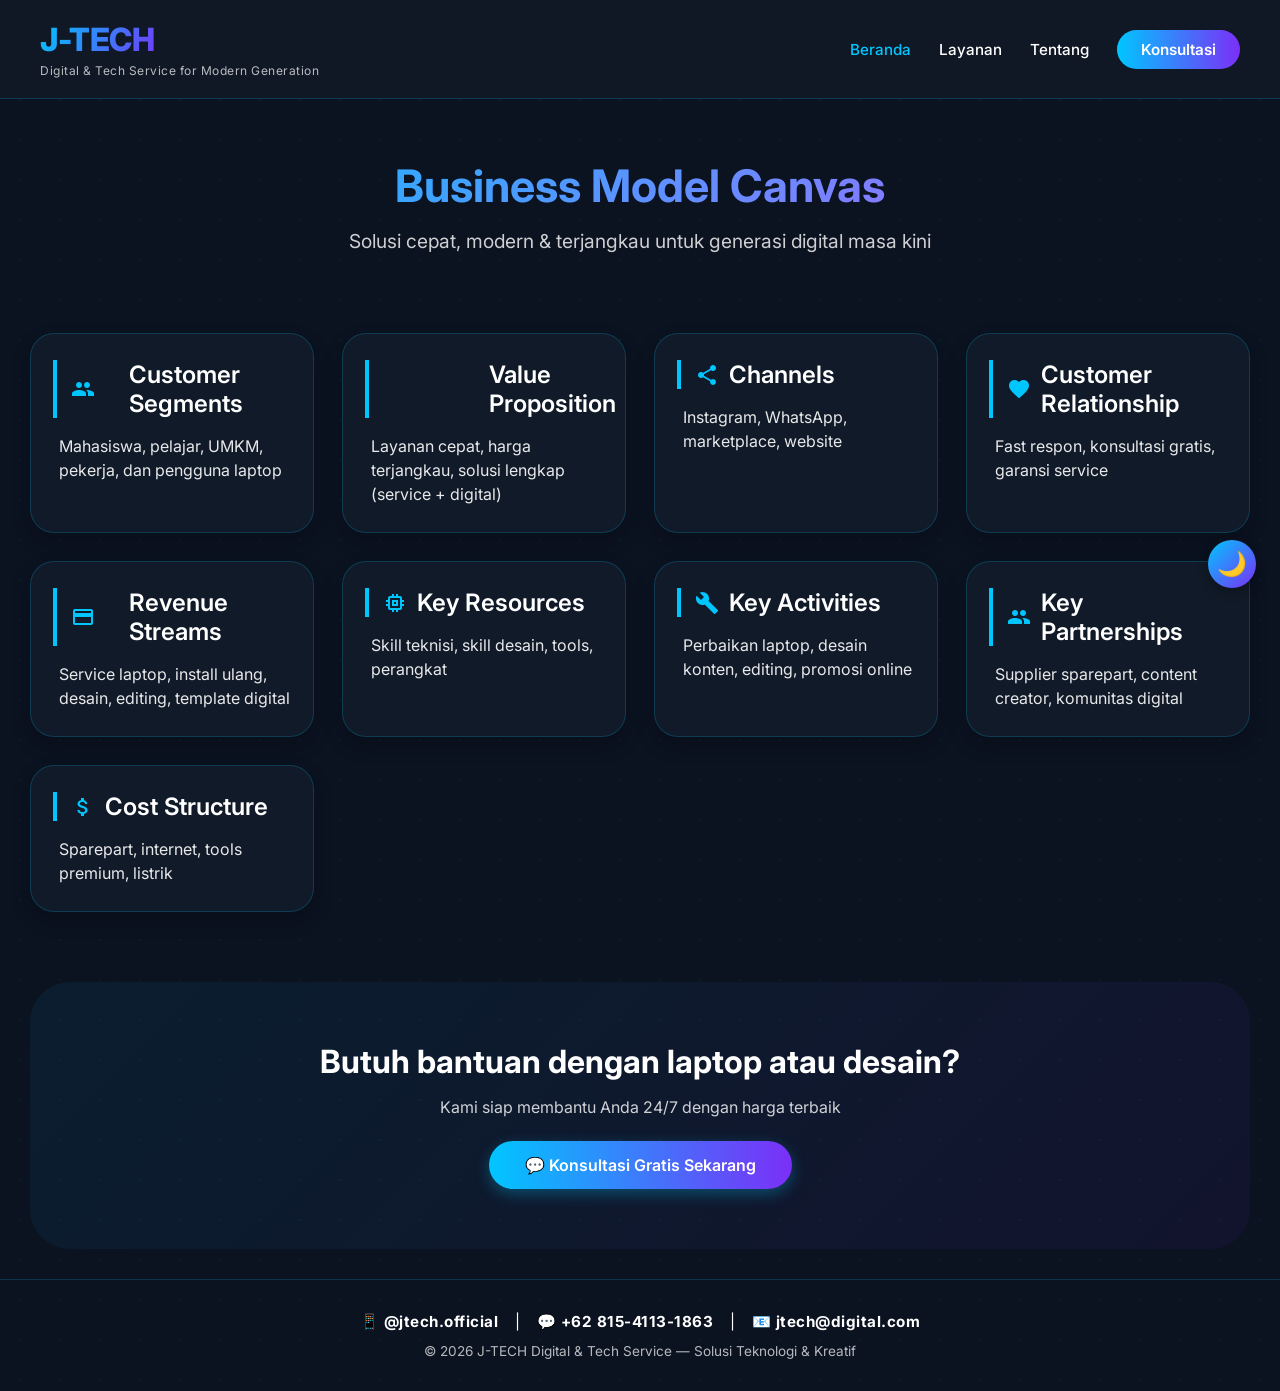
==== index.html @ dc8e0e4b "Add files via upload" ====
<!DOCTYPE html>
<html lang="id">
<head>
    <meta charset="UTF-8">
    <meta name="viewport" content="width=device-width, initial-scale=1.0">
    <title>J-TECH | Beranda - Digital & Tech Service</title>
    <link rel="stylesheet" href="style.css">
    <link href="https://fonts.googleapis.com/icon?family=Material+Icons" rel="stylesheet">
</head>
<body>

<button class="toggle-btn" id="darkModeToggle" aria-label="Toggle Dark/Light Mode">🌙</button>

<!-- HEADER -->
<header class="main-header">
    <div class="header-container">
        <div class="logo-area">
            <a href="index.html" class="logo-link">
                <h1 class="logo">J-TECH</h1>
            </a>
            <p class="tagline">Digital & Tech Service for Modern Generation</p>
        </div>
        <nav class="nav-menu">
            <a href="index.html" class="nav-link active">Beranda</a>
            <a href="layanan.html" class="nav-link">Layanan</a>
            <a href="tentang.html" class="nav-link">Tentang</a>
            <a href="#" class="nav-link btn-contact" id="consultBtnNav">Konsultasi</a>
        </nav>
    </div>
</header>

<!-- HERO INTRO SECTION -->
<section class="hero-intro">
    <div class="hero-content">
        <h2>Business Model Canvas</h2>
        <p>Solusi cepat, modern & terjangkau untuk generasi digital masa kini</p>
    </div>
</section>

<!-- BUSINESS MODEL CANVAS (BMC) GRID -->
<section class="container">
    <div class="card">
        <h2><span class="material-icons">groups</span> Customer Segments</h2>
        <p>Mahasiswa, pelajar, UMKM, pekerja, dan pengguna laptop</p>
    </div>

    <div class="card">
        <h2><span class="material-icons">bolt</span> Value Proposition</h2>
        <p>Layanan cepat, harga terjangkau, solusi lengkap (service + digital)</p>
    </div>

    <div class="card">
        <h2><span class="material-icons">share</span> Channels</h2>
        <p>Instagram, WhatsApp, marketplace, website</p>
    </div>

    <div class="card">
        <h2><span class="material-icons">favorite</span> Customer Relationship</h2>
        <p>Fast respon, konsultasi gratis, garansi service</p>
    </div>

    <div class="card">
        <h2><span class="material-icons">payments</span> Revenue Streams</h2>
        <p>Service laptop, install ulang, desain, editing, template digital</p>
    </div>

    <div class="card">
        <h2><span class="material-icons">memory</span> Key Resources</h2>
        <p>Skill teknisi, skill desain, tools, perangkat</p>
    </div>

    <div class="card">
        <h2><span class="material-icons">build</span> Key Activities</h2>
        <p>Perbaikan laptop, desain konten, editing, promosi online</p>
    </div>

    <div class="card">
        <h2><span class="material-icons">people</span> Key Partnerships</h2>
        <p>Supplier sparepart, content creator, komunitas digital</p>
    </div>

    <div class="card">
        <h2><span class="material-icons">attach_money</span> Cost Structure</h2>
        <p>Sparepart, internet, tools premium, listrik</p>
    </div>
</section>

<!-- CTA SECTION -->
<section class="cta-section">
    <h2>Butuh bantuan dengan laptop atau desain?</h2>
    <p>Kami siap membantu Anda 24/7 dengan harga terbaik</p>
    <a href="#" class="btn-hero" id="consultBtn">💬 Konsultasi Gratis Sekarang</a>
</section>

<!-- FOOTER -->
<footer>
    <div class="footer-social">
        📱 <strong>@jtech.official</strong> 
        <span>|</span> 
        💬 <strong>+62 815-4113-1863</strong>
        <span>|</span>
        📧 <strong>jtech@digital.com</strong>
    </div>
    <p>© 2026 J-TECH Digital & Tech Service — Solusi Teknologi & Kreatif</p>
</footer>

<script src="script.js"></script>
</body>
</html>
---- style.css ----
@import url('https://fonts.googleapis.com/css2?family=Inter:opsz,wght@14..32,300;14..32,400;14..32,500;14..32,600;14..32,700&display=swap');

* {
    margin: 0;
    padding: 0;
    box-sizing: border-box;
}

body {
    font-family: 'Inter', sans-serif;
    background: #0b1220;
    color: #ffffff;
    transition: background 0.3s ease, color 0.2s ease;
    background-image: radial-gradient(rgba(0, 198, 255, 0.06) 1px, transparent 1px);
    background-size: 40px 40px;
}

/* LIGHT MODE */
body.light {
    background: #f0f4f8;
    color: #0a0f1c;
    background-image: radial-gradient(rgba(123, 47, 247, 0.05) 1px, transparent 1px);
}

/* TOGGLE BUTTON */
.toggle-btn {
    position: fixed;
    top: 540px;
    right: 24px;
    width: 48px;
    height: 48px;
    border-radius: 50%;
    border: none;
    background: linear-gradient(135deg, #00c6ff, #7b2ff7);
    color: white;
    font-size: 24px;
    cursor: pointer;
    display: flex;
    align-items: center;
    justify-content: center;
    box-shadow: 0 4px 12px rgba(0, 0, 0, 0.3);
    transition: transform 0.2s, box-shadow 0.2s;
    z-index: 1000;
}

.toggle-btn:hover {
    transform: scale(1.08);
    box-shadow: 0 0 15px #00c6ff;
}

/* ============ HEADER ============ */
.main-header {
    background: rgba(17, 26, 40, 0.95);
    backdrop-filter: blur(10px);
    border-bottom: 1px solid rgba(0, 198, 255, 0.2);
    padding: 20px 40px;
    position: sticky;
    top: 0;
    z-index: 999;
}

body.light .main-header {
    background: rgba(255, 255, 255, 0.95);
    border-bottom: 1px solid rgba(123, 47, 247, 0.2);
}

.header-container {
    max-width: 1400px;
    margin: 0 auto;
    display: flex;
    justify-content: space-between;
    align-items: center;
    flex-wrap: wrap;
    gap: 20px;
}

.logo-area {
    display: flex;
    flex-direction: column;
}

.logo-link {
    text-decoration: none;
}

.logo {
    font-size: 32px;
    font-weight: 800;
    background: linear-gradient(120deg, #00c6ff, #7b2ff7, #b65eff);
    -webkit-background-clip: text;
    background-clip: text;
    color: transparent;
    letter-spacing: -0.5px;
}

.tagline {
    font-size: 12px;
    opacity: 0.7;
    letter-spacing: 0.5px;
    margin-top: 4px;
}

.nav-menu {
    display: flex;
    gap: 28px;
    align-items: center;
    flex-wrap: wrap;
}

.nav-link {
    color: white;
    text-decoration: none;
    font-weight: 500;
    transition: 0.3s;
    font-size: 0.95rem;
}

body.light .nav-link {
    color: #0a0f1c;
}

.nav-link:hover, .nav-link.active {
    color: #00c6ff;
}

.btn-contact {
    background: linear-gradient(90deg, #00c6ff, #7b2ff7);
    padding: 10px 24px;
    border-radius: 40px;
    color: white !important;
    font-weight: 600;
}

.btn-contact:hover {
    transform: translateY(-2px);
    box-shadow: 0 5px 15px rgba(0, 198, 255, 0.4);
    color: white !important;
}

/* PAGE TITLE */
.page-title {
    text-align: center;
    padding: 60px 24px 40px;
}

.page-title h1 {
    font-size: 3rem;
    font-weight: 700;
    background: linear-gradient(135deg, #00c6ff, #b65eff);
    -webkit-background-clip: text;
    background-clip: text;
    color: transparent;
    margin-bottom: 16px;
}

.page-title p {
    font-size: 1.2rem;
    opacity: 0.8;
}

/* HERO INTRO */
.hero-intro {
    text-align: center;
    padding: 60px 24px 40px;
}

.hero-intro h2 {
    font-size: 2.8rem;
    font-weight: 700;
    background: linear-gradient(135deg, #00c6ff, #b65eff);
    -webkit-background-clip: text;
    background-clip: text;
    color: transparent;
    margin-bottom: 16px;
}

.hero-intro p {
    font-size: 1.2rem;
    opacity: 0.8;
    max-width: 600px;
    margin: 0 auto;
}

/* GRID CONTAINER */
.container {
    display: grid;
    grid-template-columns: repeat(auto-fit, minmax(280px, 1fr));
    gap: 28px;
    padding: 40px 30px;
    max-width: 1400px;
    margin: 0 auto;
}

/* CARD */
.card {
    padding: 26px 22px;
    border-radius: 24px;
    background: #111a28;
    border: 1px solid rgba(0, 198, 255, 0.2);
    transition: all 0.35s ease;
    backdrop-filter: blur(2px);
    opacity: 0;
    transform: translateY(35px);
    animation: fadeUp 0.6s forwards;
    box-shadow: 0 8px 20px rgba(0, 0, 0, 0.2);
}

.card:nth-child(1) { animation-delay: 0.05s; }
.card:nth-child(2) { animation-delay: 0.1s; }
.card:nth-child(3) { animation-delay: 0.15s; }
.card:nth-child(4) { animation-delay: 0.2s; }
.card:nth-child(5) { animation-delay: 0.25s; }
.card:nth-child(6) { animation-delay: 0.3s; }

@keyframes fadeUp {
    to {
        opacity: 1;
        transform: translateY(0);
    }
}

.card:hover {
    transform: translateY(-8px);
    border-color: #00c6ff;
    box-shadow: 0 20px 35px rgba(0, 198, 255, 0.25);
    background: #0f1725;
}

.card h2 {
    font-size: 1.5rem;
    font-weight: 600;
    margin-bottom: 16px;
    display: flex;
    align-items: center;
    gap: 10px;
    border-left: 4px solid #00c6ff;
    padding-left: 14px;
}

.card p {
    font-size: 1rem;
    line-height: 1.5;
    opacity: 0.9;
    font-weight: 400;
    margin-left: 6px;
}

.material-icons {
    font-size: 28px;
    color: #00c6ff;
}

/* SERVICE CARD KHUSUS */
.service-card {
    text-align: center;
}

.service-card h2 {
    justify-content: center;
    border-left: none;
    padding-left: 0;
}

.service-icon {
    margin-bottom: 16px;
}

.service-icon .material-icons {
    font-size: 48px;
}

.price-tag {
    margin-top: 16px;
    padding: 8px 16px;
    background: linear-gradient(90deg, #00c6ff20, #7b2ff720);
    border-radius: 30px;
    display: inline-block;
    font-weight: 600;
    font-size: 0.9rem;
}

/* CTA SECTION */
.cta-section {
    text-align: center;
    padding: 60px 24px;
    background: linear-gradient(135deg, #00c6ff10, #7b2ff710);
    margin: 30px 30px;
    border-radius: 40px;
}

.cta-section h2 {
    font-size: 2rem;
    margin-bottom: 16px;
}

.cta-section p {
    margin-bottom: 24px;
    opacity: 0.8;
}

.btn-hero {
    display: inline-block;
    padding: 14px 36px;
    background: linear-gradient(90deg, #00c6ff, #7b2ff7);
    border-radius: 60px;
    color: white;
    font-weight: 600;
    text-decoration: none;
    transition: all 0.3s ease;
    box-shadow: 0 5px 15px rgba(0, 198, 255, 0.3);
    border: none;
    font-size: 1rem;
}

.btn-hero:hover {
    transform: translateY(-3px);
    box-shadow: 0 12px 25px rgba(0, 198, 255, 0.5);
}

/* ABOUT DETAILED */
.about-detailed {
    max-width: 1200px;
    margin: 0 auto;
    padding: 40px 30px;
}

.about-grid {
    display: grid;
    grid-template-columns: 1fr 1fr;
    gap: 50px;
}

.about-text h2 {
    font-size: 1.6rem;
    margin: 24px 0 12px;
    color: #00c6ff;
}

.about-text h2:first-child {
    margin-top: 0;
}

.about-text ul {
    margin-left: 24px;
    line-height: 1.8;
}

.about-stats {
    display: grid;
    grid-template-columns: repeat(2, 1fr);
    gap: 24px;
    align-content: center;
}

.stat-card {
    background: #111a28;
    padding: 30px 20px;
    border-radius: 24px;
    text-align: center;
    border: 1px solid rgba(0, 198, 255, 0.2);
}

body.light .stat-card {
    background: white;
}

.stat-number {
    display: block;
    font-size: 2.5rem;
    font-weight: 800;
    background: linear-gradient(135deg, #00c6ff, #b65eff);
    -webkit-background-clip: text;
    background-clip: text;
    color: transparent;
}

.stat-label {
    margin-top: 8px;
    opacity: 0.7;
}

/* TEAM SECTION */
.team-section {
    text-align: center;
    padding: 60px 30px;
    background: rgba(0, 0, 0, 0.2);
}

body.light .team-section {
    background: rgba(123, 47, 247, 0.05);
}

.team-section h2 {
    font-size: 2rem;
    margin-bottom: 40px;
}

.team-grid {
    display: flex;
    justify-content: center;
    gap: 40px;
    flex-wrap: wrap;
    max-width: 1000px;
    margin: 0 auto;
}

.team-card {
    background: #111a28;
    padding: 30px;
    border-radius: 24px;
    text-align: center;
    min-width: 200px;
    transition: 0.3s;
}

body.light .team-card {
    background: white;
    border: 1px solid #ddd;
}

.team-card:hover {
    transform: translateY(-5px);
}

.team-icon {
    font-size: 48px;
    margin-bottom: 16px;
}

.team-card h3 {
    font-size: 1.3rem;
    margin-bottom: 8px;
}

.team-card p {
    opacity: 0.8;
    margin-bottom: 8px;
}

.team-card small {
    opacity: 0.6;
    font-size: 0.8rem;
}

/* FOOTER */
footer {
    text-align: center;
    padding: 32px 20px;
    margin-top: 30px;
    border-top: 1px solid rgba(0, 198, 255, 0.2);
}

.footer-social {
    margin-bottom: 12px;
    font-size: 0.95rem;
    letter-spacing: 0.5px;
}

.footer-social span {
    margin: 0 12px;
}

footer p {
    opacity: 0.7;
    font-size: 0.85rem;
}

/* LIGHT MODE STYLES */
body.light .card, body.light .stat-card, body.light .team-card {
    background: #ffffff;
    border: 1px solid #dce3ec;
    box-shadow: 0 6px 14px rgba(0, 0, 0, 0.05);
}

body.light .card:hover {
    background: #fefefe;
    border-color: #7b2ff7;
    box-shadow: 0 20px 30px rgba(123, 47, 247, 0.15);
}

body.light .card h2 {
    color: #0a0f1c;
}

body.light .material-icons {
    color: #7b2ff7;
}

body.light .toggle-btn {
    background: linear-gradient(135deg, #0099cc, #5e1ad6);
}

body.light .btn-hero, body.light .btn-contact {
    background: linear-gradient(90deg, #0099cc, #5e1ad6);
}

/* RESPONSIVE */
@media (max-width: 768px) {
    .header-container {
        flex-direction: column;
        text-align: center;
    }
    
    .logo-area {
        align-items: center;
    }
    
    .nav-menu {
        justify-content: center;
    }
    
    .about-grid {
        grid-template-columns: 1fr;
        gap: 30px;
    }
    
    .page-title h1, .hero-intro h2 {
        font-size: 2rem;
    }
}

@media (max-width: 640px) {
    .container {
        padding: 20px 18px;
        gap: 20px;
    }
    .card h2 {
        font-size: 1.3rem;
    }
    .toggle-btn {
        top: 16px;
        right: 16px;
        width: 42px;
        height: 42px;
    }
    .nav-menu {
        gap: 16px;
    }
    .btn-contact {
        padding: 8px 18px;
    }
    .cta-section {
        margin: 20px;
    }
    .team-grid {
        gap: 20px;
    }
}

/* SCROLL BAR */
::-webkit-scrollbar {
    width: 8px;
}
::-webkit-scrollbar-track {
    background: #0b1220;
}
::-webkit-scrollbar-thumb {
    background: #00c6ff;
    border-radius: 10px;
}
body.light ::-webkit-scrollbar-track {
    background: #e2e8f0;
}
body.light ::-webkit-scrollbar-thumb {
    background: #7b2ff7;
}
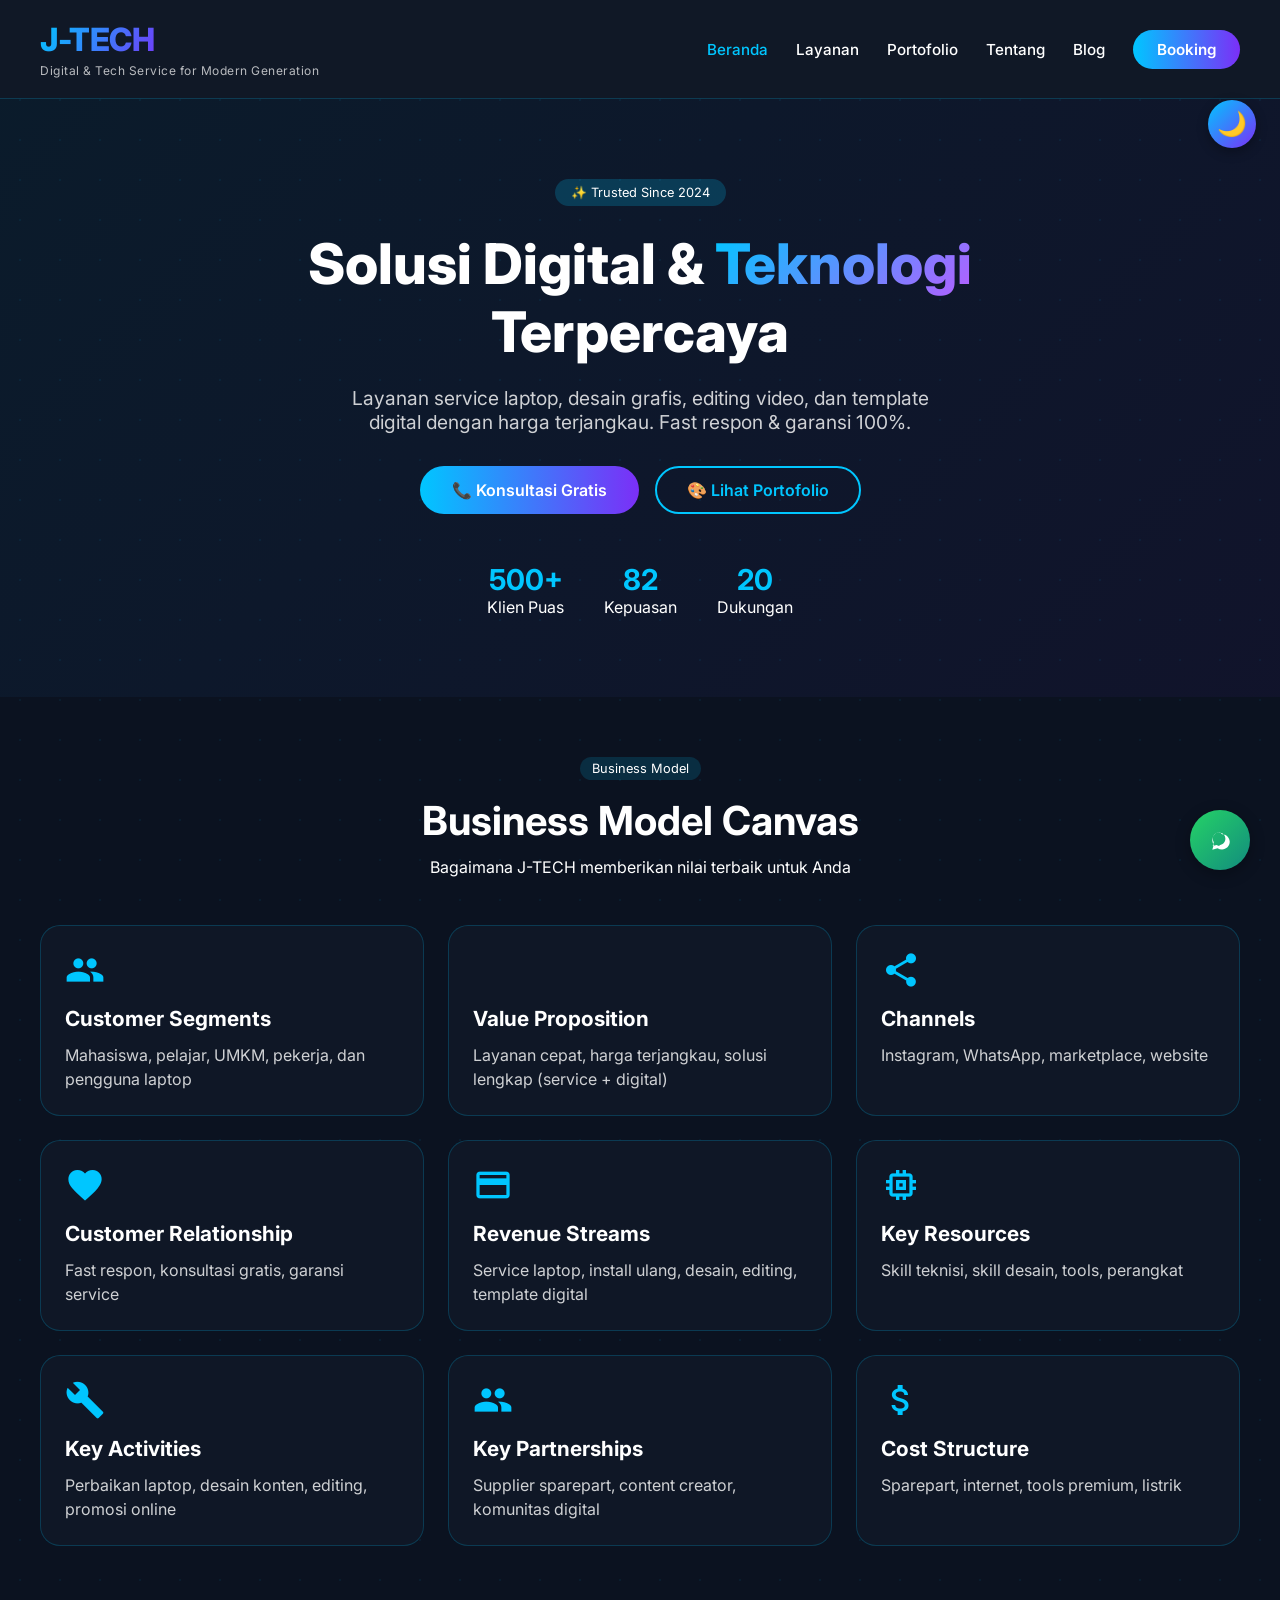
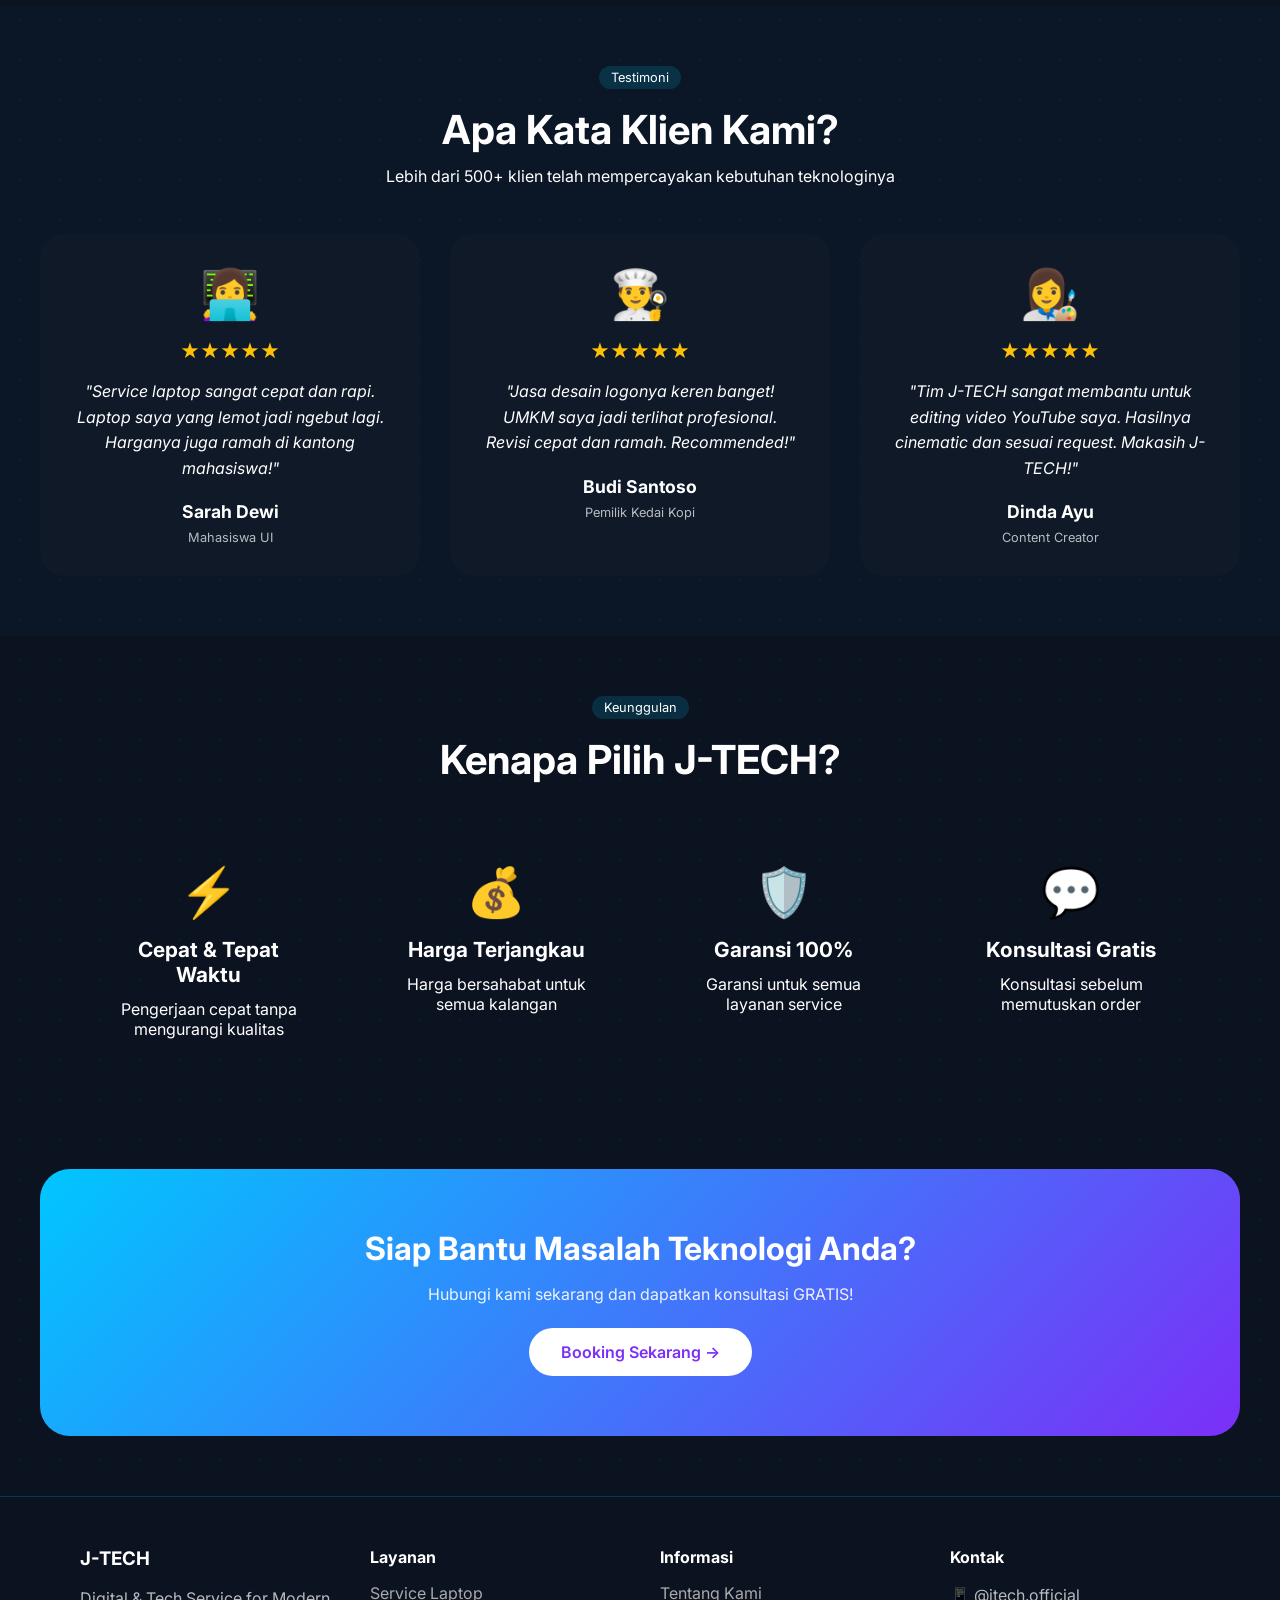
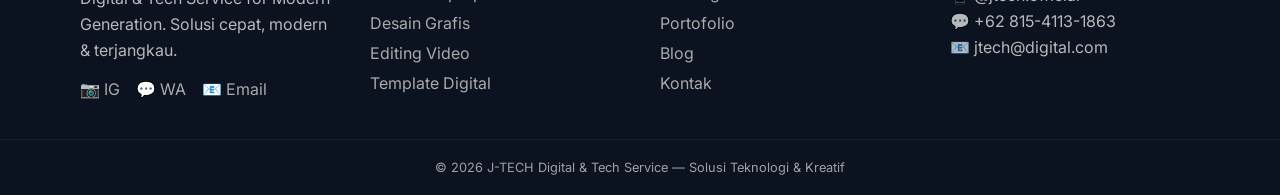
==== commit 287bd83e: "Add files via upload" ====
--- a/index.html
+++ b/index.html
@@ -3,13 +3,26 @@
 <head>
     <meta charset="UTF-8">
     <meta name="viewport" content="width=device-width, initial-scale=1.0">
-    <title>J-TECH | Beranda - Digital & Tech Service</title>
+    <title>J-TECH | Digital & Tech Service - Solusi IT & Kreatif</title>
+    <meta name="description" content="J-TECH menyediakan service laptop, desain grafis, editing video, dan template digital. Harga terjangkau, garansi, dan fast respon.">
+    <meta name="keywords" content="service laptop, desain grafis, editing video, jasa IT, teknisi laptop, template digital">
+    <meta name="author" content="J-TECH">
+    <meta property="og:title" content="J-TECH | Digital & Tech Service">
+    <meta property="og:description" content="Solusi cepat dan modern untuk kebutuhan digital Anda. Service laptop, desain, editing, dan template digital.">
+    <meta property="og:type" content="website">
+    <link rel="icon" type="image/png" href="data:image/svg+xml,<svg xmlns='http://www.w3.org/2000/svg' viewBox='0 0 100 100'><text y='.9em' font-size='90'>💻</text></svg>">
     <link rel="stylesheet" href="style.css">
     <link href="https://fonts.googleapis.com/icon?family=Material+Icons" rel="stylesheet">
 </head>
 <body>
 
 <button class="toggle-btn" id="darkModeToggle" aria-label="Toggle Dark/Light Mode">🌙</button>
+
+<!-- Floating WhatsApp -->
+<a href="https://wa.me/6281541131863?text=Halo%20J-TECH%2C%20saya%20ingin%20konsultasi" class="floating-wa" target="_blank" rel="noopener">
+    <img src="data:image/svg+xml,%3Csvg xmlns='http://www.w3.org/2000/svg' viewBox='0 0 24 24' fill='white'%3E%3Cpath d='M12.031 6.172c-3.181 0-5.767 2.586-5.768 5.766-.001 1.298.38 2.514 1.06 3.584l-1.084 3.768 3.884-1.046c1.052.583 2.23.891 3.418.892 3.18 0 5.766-2.586 5.766-5.766 0-3.18-2.586-5.767-5.766-5.767zm0 10.332c-.921 0-1.82-.25-2.599-.714l-2.867.772.77-2.793c-.497-.794-.763-1.698-.762-2.617 0-2.611 2.124-4.735 4.735-4.735s4.735 2.124 4.735 4.735c-.001 2.61-2.125 4.735-4.736 4.735z'/%3E%3C/svg%3E" alt="WhatsApp">
+    <span>Chat Now</span>
+</a>
 
 <!-- HEADER -->
 <header class="main-header">
@@ -23,85 +36,195 @@
         <nav class="nav-menu">
             <a href="index.html" class="nav-link active">Beranda</a>
             <a href="layanan.html" class="nav-link">Layanan</a>
+            <a href="portofolio.html" class="nav-link">Portofolio</a>
             <a href="tentang.html" class="nav-link">Tentang</a>
-            <a href="#" class="nav-link btn-contact" id="consultBtnNav">Konsultasi</a>
+            <a href="blog.html" class="nav-link">Blog</a>
+            <a href="kontak.html" class="nav-link btn-contact">Booking</a>
         </nav>
     </div>
 </header>
 
-<!-- HERO INTRO SECTION -->
-<section class="hero-intro">
+<!-- HERO SECTION -->
+<section class="hero">
     <div class="hero-content">
+        <div class="hero-badge">✨ Trusted Since 2024</div>
+        <h1>Solusi Digital & <span class="gradient-text">Teknologi</span> Terpercaya</h1>
+        <p>Layanan service laptop, desain grafis, editing video, dan template digital dengan harga terjangkau. Fast respon & garansi 100%.</p>
+        <div class="hero-buttons">
+            <a href="kontak.html" class="btn-primary">📞 Konsultasi Gratis</a>
+            <a href="portofolio.html" class="btn-outline">🎨 Lihat Portofolio</a>
+        </div>
+        <div class="hero-stats">
+            <div class="stat"><span class="number">500+</span> <span>Klien Puas</span></div>
+            <div class="stat"><span class="number">98%</span> <span>Kepuasan</span></div>
+            <div class="stat"><span class="number">24/7</span> <span>Dukungan</span></div>
+        </div>
+    </div>
+</section>
+
+<!-- BUSINESS MODEL CANVAS SECTION -->
+<section class="bmc-section">
+    <div class="section-header">
+        <span class="section-badge">Business Model</span>
         <h2>Business Model Canvas</h2>
-        <p>Solusi cepat, modern & terjangkau untuk generasi digital masa kini</p>
-    </div>
-</section>
-
-<!-- BUSINESS MODEL CANVAS (BMC) GRID -->
-<section class="container">
-    <div class="card">
-        <h2><span class="material-icons">groups</span> Customer Segments</h2>
-        <p>Mahasiswa, pelajar, UMKM, pekerja, dan pengguna laptop</p>
-    </div>
-
-    <div class="card">
-        <h2><span class="material-icons">bolt</span> Value Proposition</h2>
-        <p>Layanan cepat, harga terjangkau, solusi lengkap (service + digital)</p>
-    </div>
-
-    <div class="card">
-        <h2><span class="material-icons">share</span> Channels</h2>
-        <p>Instagram, WhatsApp, marketplace, website</p>
-    </div>
-
-    <div class="card">
-        <h2><span class="material-icons">favorite</span> Customer Relationship</h2>
-        <p>Fast respon, konsultasi gratis, garansi service</p>
-    </div>
-
-    <div class="card">
-        <h2><span class="material-icons">payments</span> Revenue Streams</h2>
-        <p>Service laptop, install ulang, desain, editing, template digital</p>
-    </div>
-
-    <div class="card">
-        <h2><span class="material-icons">memory</span> Key Resources</h2>
-        <p>Skill teknisi, skill desain, tools, perangkat</p>
-    </div>
-
-    <div class="card">
-        <h2><span class="material-icons">build</span> Key Activities</h2>
-        <p>Perbaikan laptop, desain konten, editing, promosi online</p>
-    </div>
-
-    <div class="card">
-        <h2><span class="material-icons">people</span> Key Partnerships</h2>
-        <p>Supplier sparepart, content creator, komunitas digital</p>
-    </div>
-
-    <div class="card">
-        <h2><span class="material-icons">attach_money</span> Cost Structure</h2>
-        <p>Sparepart, internet, tools premium, listrik</p>
-    </div>
-</section>
-
-<!-- CTA SECTION -->
-<section class="cta-section">
-    <h2>Butuh bantuan dengan laptop atau desain?</h2>
-    <p>Kami siap membantu Anda 24/7 dengan harga terbaik</p>
-    <a href="#" class="btn-hero" id="consultBtn">💬 Konsultasi Gratis Sekarang</a>
+        <p>Bagaimana J-TECH memberikan nilai terbaik untuk Anda</p>
+    </div>
+    <div class="bmc-grid">
+        <div class="bmc-card">
+            <div class="bmc-icon"><span class="material-icons">groups</span></div>
+            <h3>Customer Segments</h3>
+            <p>Mahasiswa, pelajar, UMKM, pekerja, dan pengguna laptop</p>
+        </div>
+        <div class="bmc-card">
+            <div class="bmc-icon"><span class="material-icons">bolt</span></div>
+            <h3>Value Proposition</h3>
+            <p>Layanan cepat, harga terjangkau, solusi lengkap (service + digital)</p>
+        </div>
+        <div class="bmc-card">
+            <div class="bmc-icon"><span class="material-icons">share</span></div>
+            <h3>Channels</h3>
+            <p>Instagram, WhatsApp, marketplace, website</p>
+        </div>
+        <div class="bmc-card">
+            <div class="bmc-icon"><span class="material-icons">favorite</span></div>
+            <h3>Customer Relationship</h3>
+            <p>Fast respon, konsultasi gratis, garansi service</p>
+        </div>
+        <div class="bmc-card">
+            <div class="bmc-icon"><span class="material-icons">payments</span></div>
+            <h3>Revenue Streams</h3>
+            <p>Service laptop, install ulang, desain, editing, template digital</p>
+        </div>
+        <div class="bmc-card">
+            <div class="bmc-icon"><span class="material-icons">memory</span></div>
+            <h3>Key Resources</h3>
+            <p>Skill teknisi, skill desain, tools, perangkat</p>
+        </div>
+        <div class="bmc-card">
+            <div class="bmc-icon"><span class="material-icons">build</span></div>
+            <h3>Key Activities</h3>
+            <p>Perbaikan laptop, desain konten, editing, promosi online</p>
+        </div>
+        <div class="bmc-card">
+            <div class="bmc-icon"><span class="material-icons">people</span></div>
+            <h3>Key Partnerships</h3>
+            <p>Supplier sparepart, content creator, komunitas digital</p>
+        </div>
+        <div class="bmc-card">
+            <div class="bmc-icon"><span class="material-icons">attach_money</span></div>
+            <h3>Cost Structure</h3>
+            <p>Sparepart, internet, tools premium, listrik</p>
+        </div>
+    </div>
+</section>
+
+<!-- TESTIMONIALS SECTION -->
+<section class="testimonials-section">
+    <div class="section-header">
+        <span class="section-badge">Testimoni</span>
+        <h2>Apa Kata Klien Kami?</h2>
+        <p>Lebih dari 500+ klien telah mempercayakan kebutuhan teknologinya</p>
+    </div>
+    <div class="testimonials-grid">
+        <div class="testimonial-card">
+            <div class="testimonial-img">👩‍💻</div>
+            <div class="testimonial-stars">★★★★★</div>
+            <p>"Service laptop sangat cepat dan rapi. Laptop saya yang lemot jadi ngebut lagi. Harganya juga ramah di kantong mahasiswa!"</p>
+            <h4>Sarah Dewi</h4>
+            <span>Mahasiswa UI</span>
+        </div>
+        <div class="testimonial-card">
+            <div class="testimonial-img">👨‍🍳</div>
+            <div class="testimonial-stars">★★★★★</div>
+            <p>"Jasa desain logonya keren banget! UMKM saya jadi terlihat profesional. Revisi cepat dan ramah. Recommended!"</p>
+            <h4>Budi Santoso</h4>
+            <span>Pemilik Kedai Kopi</span>
+        </div>
+        <div class="testimonial-card">
+            <div class="testimonial-img">👩‍🎨</div>
+            <div class="testimonial-stars">★★★★★</div>
+            <p>"Tim J-TECH sangat membantu untuk editing video YouTube saya. Hasilnya cinematic dan sesuai request. Makasih J-TECH!"</p>
+            <h4>Dinda Ayu</h4>
+            <span>Content Creator</span>
+        </div>
+    </div>
+</section>
+
+<!-- WHY US SECTION -->
+<section class="whyus-section">
+    <div class="section-header">
+        <span class="section-badge">Keunggulan</span>
+        <h2>Kenapa Pilih J-TECH?</h2>
+    </div>
+    <div class="whyus-grid">
+        <div class="whyus-item">
+            <div class="whyus-icon">⚡</div>
+            <h3>Cepat & Tepat Waktu</h3>
+            <p>Pengerjaan cepat tanpa mengurangi kualitas</p>
+        </div>
+        <div class="whyus-item">
+            <div class="whyus-icon">💰</div>
+            <h3>Harga Terjangkau</h3>
+            <p>Harga bersahabat untuk semua kalangan</p>
+        </div>
+        <div class="whyus-item">
+            <div class="whyus-icon">🛡️</div>
+            <h3>Garansi 100%</h3>
+            <p>Garansi untuk semua layanan service</p>
+        </div>
+        <div class="whyus-item">
+            <div class="whyus-icon">💬</div>
+            <h3>Konsultasi Gratis</h3>
+            <p>Konsultasi sebelum memutuskan order</p>
+        </div>
+    </div>
+</section>
+
+<!-- CTA BANNER -->
+<section class="cta-banner">
+    <div class="cta-content">
+        <h2>Siap Bantu Masalah Teknologi Anda?</h2>
+        <p>Hubungi kami sekarang dan dapatkan konsultasi GRATIS!</p>
+        <a href="kontak.html" class="btn-cta">Booking Sekarang →</a>
+    </div>
 </section>
 
 <!-- FOOTER -->
 <footer>
-    <div class="footer-social">
-        📱 <strong>@jtech.official</strong> 
-        <span>|</span> 
-        💬 <strong>+62 815-4113-1863</strong>
-        <span>|</span>
-        📧 <strong>jtech@digital.com</strong>
-    </div>
-    <p>© 2026 J-TECH Digital & Tech Service — Solusi Teknologi & Kreatif</p>
+    <div class="footer-container">
+        <div class="footer-col">
+            <h3>J-TECH</h3>
+            <p>Digital & Tech Service for Modern Generation. Solusi cepat, modern & terjangkau.</p>
+            <div class="footer-socials">
+                <a href="https://instagram.com/jtech.official" target="_blank">📷 IG</a>
+                <a href="https://wa.me/6281541131863" target="_blank">💬 WA</a>
+                <a href="mailto:jtech@digital.com">📧 Email</a>
+            </div>
+        </div>
+        <div class="footer-col">
+            <h4>Layanan</h4>
+            <a href="layanan.html#laptop">Service Laptop</a>
+            <a href="layanan.html#desain">Desain Grafis</a>
+            <a href="layanan.html#video">Editing Video</a>
+            <a href="layanan.html#template">Template Digital</a>
+        </div>
+        <div class="footer-col">
+            <h4>Informasi</h4>
+            <a href="tentang.html">Tentang Kami</a>
+            <a href="portofolio.html">Portofolio</a>
+            <a href="blog.html">Blog</a>
+            <a href="kontak.html">Kontak</a>
+        </div>
+        <div class="footer-col">
+            <h4>Kontak</h4>
+            <p>📱 @jtech.official</p>
+            <p>💬 +62 815-4113-1863</p>
+            <p>📧 jtech@digital.com</p>
+        </div>
+    </div>
+    <div class="footer-bottom">
+        <p>© 2026 J-TECH Digital & Tech Service — Solusi Teknologi & Kreatif</p>
+    </div>
 </footer>
 
 <script src="script.js"></script>
--- a/style.css
+++ b/style.css
@@ -1,4 +1,4 @@
-@import url('https://fonts.googleapis.com/css2?family=Inter:opsz,wght@14..32,300;14..32,400;14..32,500;14..32,600;14..32,700&display=swap');
+@import url('https://fonts.googleapis.com/css2?family=Inter:opsz,wght@14..32,300;14..32,400;14..32,500;14..32,600;14..32,700;14..32,800&display=swap');
 
 * {
     margin: 0;
@@ -15,17 +15,63 @@
     background-size: 40px 40px;
 }
 
-/* LIGHT MODE */
 body.light {
     background: #f0f4f8;
     color: #0a0f1c;
     background-image: radial-gradient(rgba(123, 47, 247, 0.05) 1px, transparent 1px);
 }
 
-/* TOGGLE BUTTON */
+/* Floating WhatsApp */
+.floating-wa {
+    position: fixed;
+    bottom: 30px;
+    right: 30px;
+    background: linear-gradient(135deg, #25D366, #128C7E);
+    color: white;
+    width: 60px;
+    height: 60px;
+    border-radius: 50%;
+    display: flex;
+    align-items: center;
+    justify-content: center;
+    z-index: 1000;
+    box-shadow: 0 4px 15px rgba(0, 0, 0, 0.3);
+    transition: all 0.3s ease;
+    text-decoration: none;
+}
+
+.floating-wa img {
+    width: 32px;
+    height: 32px;
+}
+
+.floating-wa span {
+    display: none;
+    position: absolute;
+    right: 70px;
+    background: #1a1a2e;
+    padding: 8px 16px;
+    border-radius: 20px;
+    font-size: 14px;
+    white-space: nowrap;
+}
+
+.floating-wa:hover {
+    transform: scale(1.1);
+    width: auto;
+    border-radius: 40px;
+    padding: 0 20px;
+    gap: 10px;
+}
+
+.floating-wa:hover span {
+    display: inline;
+}
+
+/* Toggle Button */
 .toggle-btn {
     position: fixed;
-    top: 540px;
+    top: 100px;
     right: 24px;
     width: 48px;
     height: 48px;
@@ -48,7 +94,7 @@
     box-shadow: 0 0 15px #00c6ff;
 }
 
-/* ============ HEADER ============ */
+/* Header */
 .main-header {
     background: rgba(17, 26, 40, 0.95);
     backdrop-filter: blur(10px);
@@ -137,430 +183,810 @@
     color: white !important;
 }
 
-/* PAGE TITLE */
-.page-title {
+/* Hero Section */
+.hero {
+    padding: 80px 40px;
     text-align: center;
-    padding: 60px 24px 40px;
-}
-
-.page-title h1 {
-    font-size: 3rem;
-    font-weight: 700;
+    background: linear-gradient(135deg, rgba(0,198,255,0.05), rgba(123,47,247,0.05));
+}
+
+.hero-content {
+    max-width: 800px;
+    margin: 0 auto;
+}
+
+.hero-badge {
+    display: inline-block;
+    background: rgba(0,198,255,0.2);
+    padding: 6px 16px;
+    border-radius: 40px;
+    font-size: 0.8rem;
+    margin-bottom: 24px;
+}
+
+.hero h1 {
+    font-size: 3.5rem;
+    font-weight: 800;
+    margin-bottom: 20px;
+}
+
+.gradient-text {
     background: linear-gradient(135deg, #00c6ff, #b65eff);
     -webkit-background-clip: text;
     background-clip: text;
     color: transparent;
-    margin-bottom: 16px;
-}
-
-.page-title p {
+}
+
+.hero p {
     font-size: 1.2rem;
     opacity: 0.8;
-}
-
-/* HERO INTRO */
-.hero-intro {
+    margin-bottom: 32px;
+    max-width: 600px;
+    margin-left: auto;
+    margin-right: auto;
+}
+
+.hero-buttons {
+    display: flex;
+    gap: 16px;
+    justify-content: center;
+    flex-wrap: wrap;
+    margin-bottom: 48px;
+}
+
+.btn-primary {
+    background: linear-gradient(90deg, #00c6ff, #7b2ff7);
+    padding: 14px 32px;
+    border-radius: 40px;
+    color: white;
+    text-decoration: none;
+    font-weight: 600;
+    transition: all 0.3s;
+}
+
+.btn-primary:hover {
+    transform: translateY(-2px);
+    box-shadow: 0 8px 20px rgba(0,198,255,0.4);
+}
+
+.btn-outline {
+    border: 2px solid #00c6ff;
+    padding: 12px 30px;
+    border-radius: 40px;
+    color: #00c6ff;
+    text-decoration: none;
+    font-weight: 600;
+    transition: all 0.3s;
+}
+
+.btn-outline:hover {
+    background: #00c6ff;
+    color: white;
+}
+
+.hero-stats {
+    display: flex;
+    gap: 40px;
+    justify-content: center;
+}
+
+.hero-stats .stat {
     text-align: center;
-    padding: 60px 24px 40px;
-}
-
-.hero-intro h2 {
-    font-size: 2.8rem;
+}
+
+.hero-stats .number {
+    display: block;
+    font-size: 1.8rem;
     font-weight: 700;
-    background: linear-gradient(135deg, #00c6ff, #b65eff);
-    -webkit-background-clip: text;
-    background-clip: text;
-    color: transparent;
-    margin-bottom: 16px;
-}
-
-.hero-intro p {
+    color: #00c6ff;
+}
+
+/* Section Header */
+.section-header {
+    text-align: center;
+    margin-bottom: 48px;
+}
+
+.section-badge {
+    display: inline-block;
+    background: rgba(0,198,255,0.15);
+    padding: 4px 12px;
+    border-radius: 20px;
+    font-size: 0.8rem;
+    margin-bottom: 16px;
+}
+
+.section-header h2 {
+    font-size: 2.5rem;
+    font-weight: 700;
+    margin-bottom: 12px;
+}
+
+/* BMC Grid */
+.bmc-section {
+    padding: 60px 40px;
+    max-width: 1400px;
+    margin: 0 auto;
+}
+
+.bmc-grid {
+    display: grid;
+    grid-template-columns: repeat(auto-fit, minmax(300px, 1fr));
+    gap: 24px;
+}
+
+.bmc-card {
+    background: rgba(17, 26, 40, 0.8);
+    backdrop-filter: blur(10px);
+    border: 1px solid rgba(0, 198, 255, 0.2);
+    border-radius: 20px;
+    padding: 24px;
+    transition: all 0.3s;
+}
+
+.bmc-card:hover {
+    transform: translateY(-5px);
+    border-color: #00c6ff;
+    box-shadow: 0 10px 30px rgba(0,198,255,0.2);
+}
+
+.bmc-icon .material-icons {
+    font-size: 40px;
+    color: #00c6ff;
+    margin-bottom: 16px;
+}
+
+.bmc-card h3 {
+    font-size: 1.3rem;
+    margin-bottom: 12px;
+}
+
+.bmc-card p {
+    opacity: 0.8;
+    line-height: 1.5;
+}
+
+/* Testimonials */
+.testimonials-section {
+    padding: 60px 40px;
+    background: rgba(0, 198, 255, 0.03);
+}
+
+.testimonials-grid {
+    display: grid;
+    grid-template-columns: repeat(auto-fit, minmax(300px, 1fr));
+    gap: 30px;
+    max-width: 1200px;
+    margin: 0 auto;
+}
+
+.testimonial-card {
+    background: rgba(17, 26, 40, 0.8);
+    border-radius: 24px;
+    padding: 30px;
+    text-align: center;
+    transition: all 0.3s;
+}
+
+.testimonial-card:hover {
+    transform: translateY(-5px);
+}
+
+.testimonial-img {
+    font-size: 48px;
+    margin-bottom: 16px;
+}
+
+.testimonial-stars {
+    color: #ffc107;
+    margin-bottom: 16px;
     font-size: 1.2rem;
+}
+
+.testimonial-card p {
+    font-style: italic;
+    margin-bottom: 20px;
+    line-height: 1.6;
+}
+
+.testimonial-card h4 {
+    font-size: 1.1rem;
+    margin-bottom: 4px;
+}
+
+.testimonial-card span {
+    font-size: 0.8rem;
+    opacity: 0.7;
+}
+
+/* Why Us */
+.whyus-section {
+    padding: 60px 40px;
+    max-width: 1200px;
+    margin: 0 auto;
+}
+
+.whyus-grid {
+    display: grid;
+    grid-template-columns: repeat(auto-fit, minmax(250px, 1fr));
+    gap: 30px;
+}
+
+.whyus-item {
+    text-align: center;
+    padding: 30px;
+}
+
+.whyus-icon {
+    font-size: 48px;
+    margin-bottom: 16px;
+}
+
+.whyus-item h3 {
+    font-size: 1.3rem;
+    margin-bottom: 12px;
+}
+
+/* CTA Banner */
+.cta-banner {
+    background: linear-gradient(135deg, #00c6ff, #7b2ff7);
+    margin: 40px;
+    border-radius: 30px;
+    padding: 60px 40px;
+    text-align: center;
+}
+
+.cta-content h2 {
+    font-size: 2rem;
+    margin-bottom: 16px;
+}
+
+.cta-content p {
+    margin-bottom: 24px;
+    opacity: 0.9;
+}
+
+.btn-cta {
+    display: inline-block;
+    background: white;
+    color: #7b2ff7;
+    padding: 14px 32px;
+    border-radius: 40px;
+    text-decoration: none;
+    font-weight: 600;
+    transition: all 0.3s;
+}
+
+.btn-cta:hover {
+    transform: translateY(-2px);
+    box-shadow: 0 8px 20px rgba(0,0,0,0.2);
+}
+
+/* Services Detailed Page */
+.services-detailed {
+    max-width: 1400px;
+    margin: 0 auto;
+    padding: 40px;
+}
+
+.service-category {
+    margin-bottom: 60px;
+}
+
+.service-category h2 {
+    display: flex;
+    align-items: center;
+    gap: 12px;
+    margin-bottom: 30px;
+    font-size: 1.8rem;
+}
+
+.services-grid {
+    display: grid;
+    grid-template-columns: repeat(auto-fit, minmax(320px, 1fr));
+    gap: 30px;
+}
+
+.service-item {
+    background: rgba(17, 26, 40, 0.8);
+    border-radius: 24px;
+    padding: 30px;
+    transition: all 0.3s;
+    border: 1px solid rgba(0, 198, 255, 0.2);
+}
+
+.service-item:hover {
+    transform: translateY(-5px);
+    border-color: #00c6ff;
+}
+
+.service-icon {
+    font-size: 48px;
+    margin-bottom: 16px;
+}
+
+.service-item h3 {
+    font-size: 1.3rem;
+    margin-bottom: 12px;
+}
+
+.service-price {
+    font-size: 1.5rem;
+    font-weight: 700;
+    color: #00c6ff;
+    margin: 16px 0;
+}
+
+.service-features {
+    list-style: none;
+    margin: 16px 0;
+}
+
+.service-features li {
+    padding: 4px 0;
     opacity: 0.8;
-    max-width: 600px;
-    margin: 0 auto;
-}
-
-/* GRID CONTAINER */
-.container {
+    font-size: 0.9rem;
+}
+
+.service-btn {
+    display: inline-block;
+    background: linear-gradient(90deg, #00c6ff, #7b2ff7);
+    padding: 10px 24px;
+    border-radius: 30px;
+    color: white;
+    text-decoration: none;
+    font-weight: 500;
+    margin-top: 16px;
+    transition: all 0.3s;
+}
+
+.service-btn:hover {
+    transform: translateY(-2px);
+}
+
+/* FAQ Section */
+.faq-section {
+    max-width: 1000px;
+    margin: 0 auto;
+    padding: 60px 40px;
+}
+
+.faq-grid {
     display: grid;
-    grid-template-columns: repeat(auto-fit, minmax(280px, 1fr));
-    gap: 28px;
-    padding: 40px 30px;
+    grid-template-columns: repeat(auto-fit, minmax(400px, 1fr));
+    gap: 24px;
+}
+
+.faq-item {
+    background: rgba(17, 26, 40, 0.6);
+    border-radius: 16px;
+    padding: 20px;
+}
+
+.faq-item h3 {
+    font-size: 1.1rem;
+    margin-bottom: 12px;
+    color: #00c6ff;
+}
+
+.faq-item p {
+    opacity: 0.8;
+    line-height: 1.5;
+}
+
+/* Portfolio Page */
+.portfolio-filter {
+    display: flex;
+    justify-content: center;
+    gap: 16px;
+    flex-wrap: wrap;
+    margin: 40px 20px;
+}
+
+.filter-btn {
+    background: rgba(255,255,255,0.1);
+    border: 1px solid rgba(0,198,255,0.3);
+    padding: 8px 24px;
+    border-radius: 40px;
+    color: white;
+    cursor: pointer;
+    transition: all 0.3s;
+}
+
+body.light .filter-btn {
+    background: white;
+    color: #0a0f1c;
+}
+
+.filter-btn.active, .filter-btn:hover {
+    background: linear-gradient(90deg, #00c6ff, #7b2ff7);
+    color: white;
+    border-color: transparent;
+}
+
+.portfolio-gallery {
+    display: grid;
+    grid-template-columns: repeat(auto-fill, minmax(320px, 1fr));
+    gap: 30px;
     max-width: 1400px;
     margin: 0 auto;
-}
-
-/* CARD */
-.card {
-    padding: 26px 22px;
-    border-radius: 24px;
-    background: #111a28;
-    border: 1px solid rgba(0, 198, 255, 0.2);
-    transition: all 0.35s ease;
-    backdrop-filter: blur(2px);
-    opacity: 0;
-    transform: translateY(35px);
-    animation: fadeUp 0.6s forwards;
-    box-shadow: 0 8px 20px rgba(0, 0, 0, 0.2);
-}
-
-.card:nth-child(1) { animation-delay: 0.05s; }
-.card:nth-child(2) { animation-delay: 0.1s; }
-.card:nth-child(3) { animation-delay: 0.15s; }
-.card:nth-child(4) { animation-delay: 0.2s; }
-.card:nth-child(5) { animation-delay: 0.25s; }
-.card:nth-child(6) { animation-delay: 0.3s; }
-
-@keyframes fadeUp {
-    to {
-        opacity: 1;
-        transform: translateY(0);
-    }
-}
-
-.card:hover {
-    transform: translateY(-8px);
-    border-color: #00c6ff;
-    box-shadow: 0 20px 35px rgba(0, 198, 255, 0.25);
-    background: #0f1725;
-}
-
-.card h2 {
-    font-size: 1.5rem;
-    font-weight: 600;
-    margin-bottom: 16px;
+    padding: 20px 40px;
+}
+
+.portfolio-card {
+    background: rgba(17, 26, 40, 0.8);
+    border-radius: 20px;
+    overflow: hidden;
+    transition: all 0.3s;
+    cursor: pointer;
+}
+
+.portfolio-card:hover {
+    transform: translateY(-5px);
+    box-shadow: 0 10px 30px rgba(0,198,255,0.2);
+}
+
+.portfolio-preview {
+    background: linear-gradient(135deg, #1a2a3a, #0f1725);
+    height: 200px;
     display: flex;
     align-items: center;
-    gap: 10px;
-    border-left: 4px solid #00c6ff;
-    padding-left: 14px;
-}
-
-.card p {
-    font-size: 1rem;
+    justify-content: center;
+    font-size: 64px;
+}
+
+.portfolio-info {
+    padding: 20px;
+}
+
+.portfolio-info h3 {
+    font-size: 1.1rem;
+    margin-bottom: 8px;
+}
+
+.portfolio-category {
+    display: inline-block;
+    background: rgba(0,198,255,0.2);
+    padding: 4px 12px;
+    border-radius: 20px;
+    font-size: 0.75rem;
+    margin-top: 12px;
+}
+
+.cta-portfolio {
+    text-align: center;
+    padding: 60px 40px;
+    background: linear-gradient(135deg, rgba(0,198,255,0.1), rgba(123,47,247,0.1));
+    margin: 40px;
+    border-radius: 30px;
+}
+
+.cta-portfolio h3 {
+    font-size: 1.8rem;
+    margin-bottom: 16px;
+}
+
+/* Blog Page */
+.blog-grid {
+    display: grid;
+    grid-template-columns: repeat(auto-fill, minmax(380px, 1fr));
+    gap: 30px;
+    max-width: 1400px;
+    margin: 0 auto;
+    padding: 20px 40px;
+}
+
+.blog-post {
+    background: rgba(17, 26, 40, 0.8);
+    border-radius: 20px;
+    overflow: hidden;
+    transition: all 0.3s;
+}
+
+.blog-post:hover {
+    transform: translateY(-5px);
+}
+
+.blog-image {
+    background: linear-gradient(135deg, #00c6ff, #7b2ff7);
+    height: 180px;
+    display: flex;
+    align-items: center;
+    justify-content: center;
+    font-size: 64px;
+}
+
+.blog-content {
+    padding: 24px;
+}
+
+.blog-meta {
+    font-size: 0.8rem;
+    opacity: 0.7;
+    margin-bottom: 12px;
+}
+
+.blog-content h2 {
+    font-size: 1.3rem;
+    margin-bottom: 12px;
+    line-height: 1.4;
+}
+
+.blog-content p {
+    opacity: 0.8;
     line-height: 1.5;
-    opacity: 0.9;
-    font-weight: 400;
-    margin-left: 6px;
-}
-
-.material-icons {
-    font-size: 28px;
+    margin-bottom: 16px;
+}
+
+.read-more {
     color: #00c6ff;
-}
-
-/* SERVICE CARD KHUSUS */
-.service-card {
-    text-align: center;
-}
-
-.service-card h2 {
-    justify-content: center;
-    border-left: none;
-    padding-left: 0;
-}
-
-.service-icon {
-    margin-bottom: 16px;
-}
-
-.service-icon .material-icons {
-    font-size: 48px;
-}
-
-.price-tag {
-    margin-top: 16px;
-    padding: 8px 16px;
-    background: linear-gradient(90deg, #00c6ff20, #7b2ff720);
-    border-radius: 30px;
-    display: inline-block;
-    font-weight: 600;
-    font-size: 0.9rem;
-}
-
-/* CTA SECTION */
-.cta-section {
-    text-align: center;
-    padding: 60px 24px;
-    background: linear-gradient(135deg, #00c6ff10, #7b2ff710);
-    margin: 30px 30px;
-    border-radius: 40px;
-}
-
-.cta-section h2 {
-    font-size: 2rem;
-    margin-bottom: 16px;
-}
-
-.cta-section p {
-    margin-bottom: 24px;
-    opacity: 0.8;
-}
-
-.btn-hero {
-    display: inline-block;
-    padding: 14px 36px;
-    background: linear-gradient(90deg, #00c6ff, #7b2ff7);
-    border-radius: 60px;
-    color: white;
-    font-weight: 600;
     text-decoration: none;
-    transition: all 0.3s ease;
-    box-shadow: 0 5px 15px rgba(0, 198, 255, 0.3);
-    border: none;
-    font-size: 1rem;
-}
-
-.btn-hero:hover {
-    transform: translateY(-3px);
-    box-shadow: 0 12px 25px rgba(0, 198, 255, 0.5);
-}
-
-/* ABOUT DETAILED */
-.about-detailed {
+    font-weight: 500;
+}
+
+.read-more:hover {
+    text-decoration: underline;
+}
+
+/* Contact Page */
+.contact-section {
     max-width: 1200px;
     margin: 0 auto;
-    padding: 40px 30px;
-}
-
-.about-grid {
+    padding: 40px;
+}
+
+.contact-grid {
     display: grid;
     grid-template-columns: 1fr 1fr;
     gap: 50px;
 }
 
-.about-text h2 {
-    font-size: 1.6rem;
-    margin: 24px 0 12px;
+.contact-info {
+    background: rgba(17, 26, 40, 0.6);
+    border-radius: 24px;
+    padding: 30px;
+}
+
+.contact-info h2 {
+    margin-bottom: 24px;
+}
+
+.info-item {
+    display: flex;
+    align-items: center;
+    gap: 16px;
+    padding: 16px 0;
+    border-bottom: 1px solid rgba(255,255,255,0.1);
+}
+
+.info-item .material-icons {
+    font-size: 28px;
     color: #00c6ff;
 }
 
-.about-text h2:first-child {
-    margin-top: 0;
-}
-
-.about-text ul {
-    margin-left: 24px;
-    line-height: 1.8;
-}
-
-.about-stats {
+.contact-form {
+    background: rgba(17, 26, 40, 0.6);
+    border-radius: 24px;
+    padding: 30px;
+}
+
+.contact-form h2 {
+    margin-bottom: 24px;
+}
+
+.form-group {
+    margin-bottom: 20px;
+}
+
+.form-group label {
+    display: block;
+    margin-bottom: 8px;
+    font-weight: 500;
+}
+
+.form-group input, .form-group select, .form-group textarea {
+    width: 100%;
+    padding: 12px 16px;
+    background: rgba(0,0,0,0.3);
+    border: 1px solid rgba(0,198,255,0.3);
+    border-radius: 12px;
+    color: white;
+    font-family: inherit;
+}
+
+body.light .form-group input,
+body.light .form-group select,
+body.light .form-group textarea {
+    background: white;
+    color: #0a0f1c;
+}
+
+.submit-btn {
+    background: linear-gradient(90deg, #00c6ff, #7b2ff7);
+    width: 100%;
+    padding: 14px;
+    border: none;
+    border-radius: 12px;
+    color: white;
+    font-weight: 600;
+    font-size: 1rem;
+    cursor: pointer;
+    transition: all 0.3s;
+}
+
+.submit-btn:hover {
+    transform: translateY(-2px);
+}
+
+.form-note {
+    font-size: 0.8rem;
+    opacity: 0.7;
+    text-align: center;
+    margin-top: 16px;
+}
+
+.map-section {
+    padding: 40px;
+    text-align: center;
+}
+
+.map-container {
+    max-width: 1000px;
+    margin: 20px auto;
+    border-radius: 20px;
+    overflow: hidden;
+}
+
+.map-note {
+    opacity: 0.7;
+    font-size: 0.9rem;
+}
+
+/* Modal Large */
+.modal-large {
+    max-width: 700px !important;
+}
+
+.modal-large .modal-body {
+    max-height: 60vh;
+    overflow-y: auto;
+}
+
+.modal-body h4 {
+    margin: 20px 0 10px;
+    color: #00c6ff;
+}
+
+.modal-body p {
+    margin-bottom: 16px;
+    line-height: 1.6;
+}
+
+/* Footer */
+footer {
+    background: rgba(11, 18, 32, 0.95);
+    border-top: 1px solid rgba(0, 198, 255, 0.2);
+    margin-top: 60px;
+}
+
+.footer-container {
+    max-width: 1200px;
+    margin: 0 auto;
+    padding: 50px 40px 30px;
     display: grid;
-    grid-template-columns: repeat(2, 1fr);
-    gap: 24px;
-    align-content: center;
-}
-
-.stat-card {
-    background: #111a28;
-    padding: 30px 20px;
-    border-radius: 24px;
+    grid-template-columns: repeat(auto-fit, minmax(200px, 1fr));
+    gap: 40px;
+}
+
+.footer-col h3, .footer-col h4 {
+    margin-bottom: 16px;
+}
+
+.footer-col p {
+    opacity: 0.7;
+    line-height: 1.6;
+}
+
+.footer-col a {
+    display: block;
+    color: #aaa;
+    text-decoration: none;
+    margin-bottom: 10px;
+    transition: color 0.3s;
+}
+
+.footer-col a:hover {
+    color: #00c6ff;
+}
+
+.footer-socials {
+    display: flex;
+    gap: 16px;
+    margin-top: 16px;
+}
+
+.footer-socials a {
+    display: inline-block;
+}
+
+.footer-bottom {
     text-align: center;
-    border: 1px solid rgba(0, 198, 255, 0.2);
-}
-
-body.light .stat-card {
+    padding: 20px;
+    border-top: 1px solid rgba(255,255,255,0.1);
+    font-size: 0.8rem;
+    opacity: 0.6;
+}
+
+/* Light Mode Adjustments */
+body.light .bmc-card,
+body.light .service-item,
+body.light .testimonial-card,
+body.light .faq-item,
+body.light .portfolio-card,
+body.light .blog-post,
+body.light .contact-info,
+body.light .contact-form {
     background: white;
-}
-
-.stat-number {
-    display: block;
-    font-size: 2.5rem;
-    font-weight: 800;
-    background: linear-gradient(135deg, #00c6ff, #b65eff);
-    -webkit-background-clip: text;
-    background-clip: text;
-    color: transparent;
-}
-
-.stat-label {
-    margin-top: 8px;
-    opacity: 0.7;
-}
-
-/* TEAM SECTION */
-.team-section {
-    text-align: center;
-    padding: 60px 30px;
-    background: rgba(0, 0, 0, 0.2);
-}
-
-body.light .team-section {
-    background: rgba(123, 47, 247, 0.05);
-}
-
-.team-section h2 {
-    font-size: 2rem;
-    margin-bottom: 40px;
-}
-
-.team-grid {
-    display: flex;
-    justify-content: center;
-    gap: 40px;
-    flex-wrap: wrap;
-    max-width: 1000px;
-    margin: 0 auto;
-}
-
-.team-card {
-    background: #111a28;
-    padding: 30px;
-    border-radius: 24px;
-    text-align: center;
-    min-width: 200px;
-    transition: 0.3s;
-}
-
-body.light .team-card {
-    background: white;
-    border: 1px solid #ddd;
-}
-
-.team-card:hover {
-    transform: translateY(-5px);
-}
-
-.team-icon {
-    font-size: 48px;
-    margin-bottom: 16px;
-}
-
-.team-card h3 {
-    font-size: 1.3rem;
-    margin-bottom: 8px;
-}
-
-.team-card p {
-    opacity: 0.8;
-    margin-bottom: 8px;
-}
-
-.team-card small {
-    opacity: 0.6;
-    font-size: 0.8rem;
-}
-
-/* FOOTER */
-footer {
-    text-align: center;
-    padding: 32px 20px;
-    margin-top: 30px;
-    border-top: 1px solid rgba(0, 198, 255, 0.2);
-}
-
-.footer-social {
-    margin-bottom: 12px;
-    font-size: 0.95rem;
-    letter-spacing: 0.5px;
-}
-
-.footer-social span {
-    margin: 0 12px;
-}
-
-footer p {
-    opacity: 0.7;
-    font-size: 0.85rem;
-}
-
-/* LIGHT MODE STYLES */
-body.light .card, body.light .stat-card, body.light .team-card {
-    background: #ffffff;
-    border: 1px solid #dce3ec;
-    box-shadow: 0 6px 14px rgba(0, 0, 0, 0.05);
-}
-
-body.light .card:hover {
-    background: #fefefe;
-    border-color: #7b2ff7;
-    box-shadow: 0 20px 30px rgba(123, 47, 247, 0.15);
-}
-
-body.light .card h2 {
-    color: #0a0f1c;
-}
-
-body.light .material-icons {
-    color: #7b2ff7;
-}
-
-body.light .toggle-btn {
-    background: linear-gradient(135deg, #0099cc, #5e1ad6);
-}
-
-body.light .btn-hero, body.light .btn-contact {
-    background: linear-gradient(90deg, #0099cc, #5e1ad6);
-}
-
-/* RESPONSIVE */
+    border-color: #e0e0e0;
+}
+
+body.light .info-item {
+    border-bottom-color: #e0e0e0;
+}
+
+/* Responsive */
 @media (max-width: 768px) {
-    .header-container {
+    .hero h1 {
+        font-size: 2rem;
+    }
+    
+    .contact-grid {
+        grid-template-columns: 1fr;
+    }
+    
+    .section-header h2 {
+        font-size: 1.8rem;
+    }
+    
+    .bmc-section, .testimonials-section, .whyus-section {
+        padding: 40px 20px;
+    }
+    
+    .services-detailed {
+        padding: 20px;
+    }
+    
+    .portfolio-gallery, .blog-grid {
+        padding: 20px;
+    }
+    
+    .cta-banner {
+        margin: 20px;
+        padding: 40px 20px;
+    }
+    
+    .floating-wa {
+        bottom: 20px;
+        right: 20px;
+    }
+    
+    .toggle-btn {
+        top: 80px;
+        right: 16px;
+    }
+}
+
+@media (max-width: 480px) {
+    .hero-stats {
         flex-direction: column;
-        text-align: center;
+        gap: 15px;
     }
     
-    .logo-area {
-        align-items: center;
+    .faq-grid {
+        grid-template-columns: 1fr;
     }
     
-    .nav-menu {
-        justify-content: center;
-    }
-    
-    .about-grid {
+    .services-grid {
         grid-template-columns: 1fr;
-        gap: 30px;
-    }
-    
-    .page-title h1, .hero-intro h2 {
-        font-size: 2rem;
-    }
-}
-
-@media (max-width: 640px) {
-    .container {
-        padding: 20px 18px;
-        gap: 20px;
-    }
-    .card h2 {
-        font-size: 1.3rem;
-    }
-    .toggle-btn {
-        top: 16px;
-        right: 16px;
-        width: 42px;
-        height: 42px;
-    }
-    .nav-menu {
-        gap: 16px;
-    }
-    .btn-contact {
-        padding: 8px 18px;
-    }
-    .cta-section {
-        margin: 20px;
-    }
-    .team-grid {
-        gap: 20px;
-    }
-}
-
-/* SCROLL BAR */
-::-webkit-scrollbar {
-    width: 8px;
-}
-::-webkit-scrollbar-track {
-    background: #0b1220;
-}
-::-webkit-scrollbar-thumb {
-    background: #00c6ff;
-    border-radius: 10px;
-}
-body.light ::-webkit-scrollbar-track {
-    background: #e2e8f0;
-}
-body.light ::-webkit-scrollbar-thumb {
-    background: #7b2ff7;
+    }
 }
